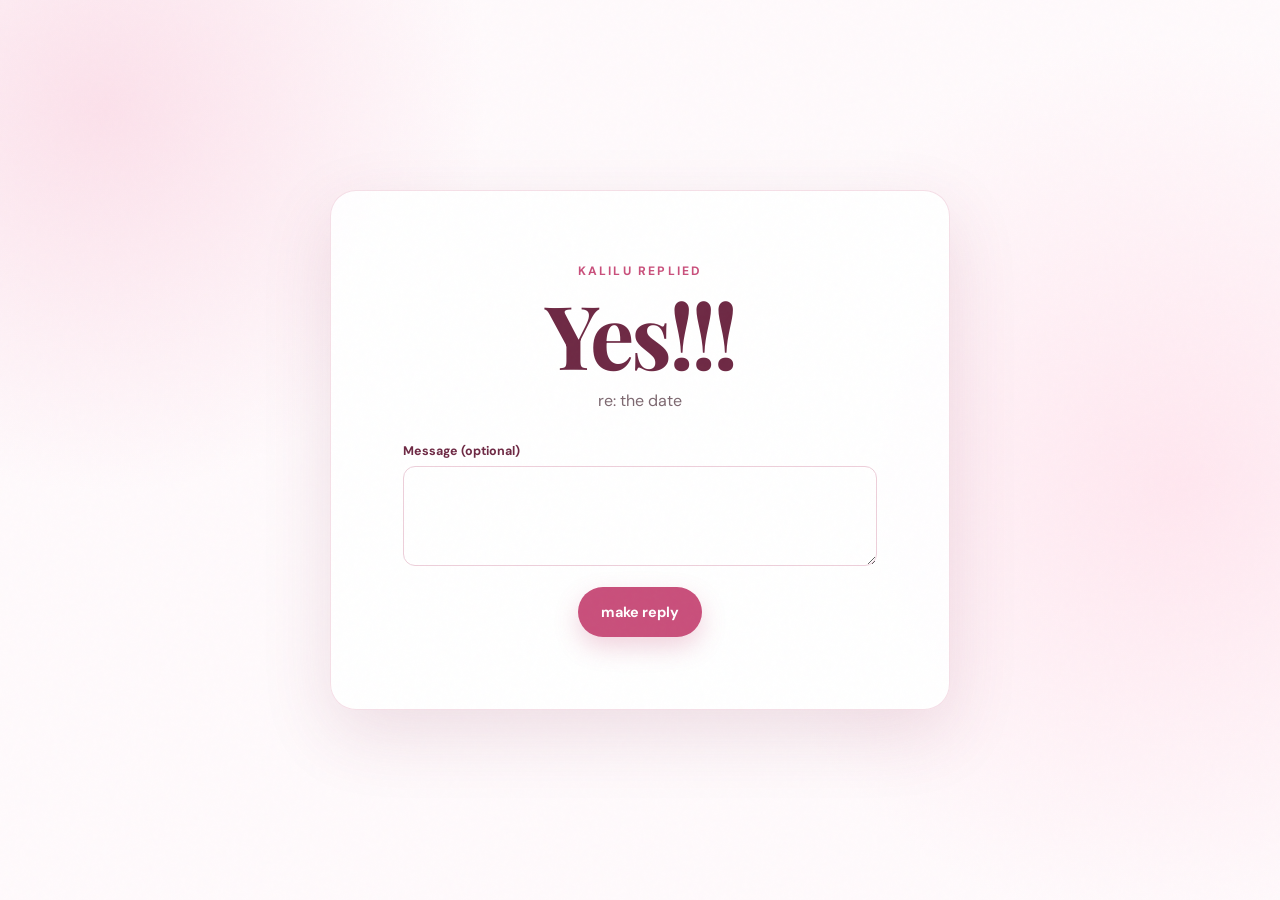
==== response.html @ b5b6024d "initial commit" ====
<!doctype html>
<html lang="en">
  <head>
    <meta charset="UTF-8" />
    <meta name="viewport" content="width=device-width, initial-scale=1.0" />
    <meta name="theme-color" content="#fff7fa" />
    <meta name="description" content="A reply to a date plan." />
    <title>date reply</title>
    <link rel="preconnect" href="https://fonts.googleapis.com" />
    <link rel="preconnect" href="https://fonts.gstatic.com" crossorigin />
    <link href="https://fonts.googleapis.com/css2?family=DM+Sans:wght@400;500;600;700&family=Playfair+Display:ital,wght@0,600;1,600&display=swap" rel="stylesheet" />
    <link rel="stylesheet" href="styles.css" />
  </head>
  <body>
    <main class="response-page">
      <div class="response-shell">
        <section class="card response-card" aria-labelledby="response-heading">
          <p class="eyebrow response-from" data-response-from></p>
          <h1 id="response-heading" data-response-heading>Yes!!!</h1>
          <p class="response-reference">re: <span data-original-title></span></p>

          <form class="response-form" id="response-form">
            <div class="field" data-reschedule-field hidden>
              <label for="free-date">I’m free</label>
              <input id="free-date" name="free" type="date" />
            </div>
            <div class="field">
              <label for="message">Message (optional)</label>
              <textarea id="message" name="message"></textarea>
            </div>
            <button class="button button-primary" type="submit">make reply</button>
          </form>

          <p class="response-free" data-response-free hidden></p>
          <p class="response-message" data-response-message hidden></p>

          <div class="reply-result" id="reply-result" hidden>
            <label for="reply-link">send this back</label>
            <div class="link-row">
              <input id="reply-link" readonly />
              <button class="button button-secondary" id="send-reply" type="button">open Messages</button>
            </div>
            <div class="result-actions">
              <a class="preview-link" id="preview-reply" href="response.html" target="_blank" rel="noopener">preview</a>
              <span class="reply-status" id="reply-status" aria-live="polite"></span>
            </div>
          </div>
        </section>
      </div>
    </main>
    <script src="response.js"></script>
  </body>
</html>
---- styles.css ----
:root {
  --paper: #fffafc;
  --blush: #fce7ef;
  --rose: #ed7da5;
  --rose-dark: #c94f7b;
  --berry: #6e2944;
  --ink: #3f2932;
  --muted: #7d6870;
  --white: #ffffff;
  --shadow: 0 24px 70px rgba(132, 50, 83, 0.14);
  --serif: "Playfair Display", Georgia, serif;
  --sans: "DM Sans", system-ui, sans-serif;
}

* { box-sizing: border-box; }
[hidden] { display: none !important; }

html { scroll-behavior: smooth; }

body {
  margin: 0;
  color: var(--ink);
  background:
    radial-gradient(circle at 8% 12%, rgba(247, 190, 211, 0.42), transparent 24rem),
    radial-gradient(circle at 92% 54%, rgba(255, 218, 231, 0.6), transparent 28rem),
    var(--paper);
  font-family: var(--sans);
  overflow-x: hidden;
}

body::before {
  content: "";
  position: fixed;
  inset: 0;
  pointer-events: none;
  opacity: 0.28;
  background-image: url("data:image/svg+xml,%3Csvg viewBox='0 0 180 180' xmlns='http://www.w3.org/2000/svg'%3E%3Cfilter id='n'%3E%3CfeTurbulence type='fractalNoise' baseFrequency='.9' numOctaves='3' stitchTiles='stitch'/%3E%3C/filter%3E%3Crect width='100%25' height='100%25' filter='url(%23n)' opacity='.07'/%3E%3C/svg%3E");
  z-index: 10;
}

button, a { -webkit-tap-highlight-color: transparent; }

.site-toolbar {
  position: absolute;
  top: 1.25rem;
  right: 1.25rem;
  z-index: 11;
}

.setup-date-link {
  min-height: 44px;
  padding: 0.72rem 1.05rem;
  display: inline-flex;
  align-items: center;
  justify-content: center;
  color: var(--berry);
  background: rgba(255, 255, 255, 0.82);
  border: 1px solid #edcfda;
  border-radius: 999px;
  box-shadow: 0 8px 24px rgba(110, 41, 68, 0.08);
  font-size: 0.8rem;
  font-weight: 700;
  text-decoration: none;
  backdrop-filter: blur(10px);
  transition: transform 180ms ease, background 180ms ease;
}

.setup-date-link:hover { transform: translateY(-2px); background: var(--white); }
.setup-date-link:focus-visible { outline: 3px solid rgba(237, 125, 165, 0.36); outline-offset: 3px; }

.hero {
  min-height: 100svh;
  display: grid;
  place-items: center;
  align-content: center;
  gap: 1.25rem;
  padding: 5rem 1.25rem 3rem;
  position: relative;
}

.eyebrow {
  margin: 0;
  color: var(--rose-dark);
  font-size: 0.76rem;
  font-weight: 700;
  letter-spacing: 0.18em;
  text-transform: uppercase;
}

.top-note {
  margin: 0;
  color: var(--berry);
  font: 600 clamp(1.2rem, 3vw, 1.65rem) var(--serif);
  letter-spacing: -0.01em;
}

.card {
  width: min(690px, 100%);
  padding: clamp(2.2rem, 7vw, 5.5rem);
  text-align: center;
  background: rgba(255, 255, 255, 0.92);
  border: 1px solid rgba(201, 79, 123, 0.18);
  border-radius: 2px;
  box-shadow: var(--shadow);
  position: relative;
}

.invitation-card::before,
.invitation-card::after {
  content: "";
  position: absolute;
  width: 55px;
  height: 55px;
  border-color: var(--rose);
  opacity: 0.55;
}

.invitation-card::before { top: 18px; left: 18px; border-top: 1px solid; border-left: 1px solid; }
.invitation-card::after { right: 18px; bottom: 18px; border-right: 1px solid; border-bottom: 1px solid; }

.stamp {
  position: absolute;
  top: 1.35rem;
  right: 1.35rem;
  width: 44px;
  aspect-ratio: 1;
  display: grid;
  place-items: center;
  color: var(--white);
  background: var(--rose);
  border-radius: 50%;
  transform: rotate(8deg);
  box-shadow: 0 0 0 5px #fff, 0 0 0 6px var(--blush);
}

h1, h2, h3 { font-family: var(--serif); }

h1 {
  max-width: 520px;
  margin: 0 auto;
  color: var(--berry);
  font-size: clamp(2.55rem, 8vw, 5rem);
  line-height: 0.98;
  letter-spacing: -0.035em;
}

.plan-label { margin-bottom: 1rem; }

.plan-note {
  max-width: 500px;
  margin: 1.5rem auto 2rem;
  color: var(--muted);
  line-height: 1.75;
  white-space: pre-line;
}

.date-ticket {
  display: grid;
  grid-template-columns: repeat(3, 1fr);
  margin: 0 auto 1.4rem;
  border-block: 1px solid var(--blush);
}

.date-ticket > div { padding: 1.2rem 0.75rem; }
.date-ticket > div + div { border-left: 1px solid var(--blush); }

.detail-label {
  display: block;
  margin-bottom: 0.38rem;
  color: var(--rose-dark);
  font-size: 0.66rem;
  font-weight: 700;
  letter-spacing: 0.14em;
  text-transform: uppercase;
}

.date-ticket strong { font-family: var(--serif); font-size: 1.02rem; }

.location { margin: -0.25rem 0 0; color: var(--muted); font-size: 0.9rem; text-align: center; }
.location strong { color: var(--ink); font: 600 1rem var(--serif); }

.calendar-button {
  min-height: 44px;
  margin-top: 1.2rem;
  padding: 0.65rem 1rem;
  color: var(--berry);
  background: transparent;
  border: 1px solid #edcfda;
  border-radius: 999px;
  font: 700 0.78rem var(--sans);
  cursor: pointer;
  display: inline-flex;
  align-items: center;
  justify-content: center;
  text-decoration: none;
}
.calendar-button:hover { background: var(--blush); }
.calendar-button:focus-visible { outline: 3px solid rgba(237, 125, 165, 0.36); outline-offset: 3px; }

.response-box { margin-top: 1.6rem; padding-top: 1.5rem; border-top: 1px solid var(--blush); }
.response-actions { display: grid; grid-template-columns: 1fr 1fr; gap: 0.7rem; max-width: 300px; margin: 0.75rem auto 0; }
.response-actions .button { width: 100%; }

.actions { display: flex; justify-content: center; gap: 0.75rem; flex-wrap: wrap; }

.button {
  min-height: 50px;
  padding: 0.85rem 1.35rem;
  border: 1px solid transparent;
  border-radius: 999px;
  font: 700 0.9rem var(--sans);
  cursor: pointer;
  transition: transform 180ms ease, box-shadow 180ms ease, background 180ms ease;
}

.button:hover { transform: translateY(-2px); }
.button:focus-visible { outline: 3px solid rgba(237, 125, 165, 0.36); outline-offset: 3px; }
.button-primary { color: var(--white); background: var(--rose-dark); box-shadow: 0 10px 24px rgba(201, 79, 123, 0.25); }
.button-primary:hover { background: var(--berry); box-shadow: 0 13px 30px rgba(110, 41, 68, 0.25); }
.button-secondary { color: var(--berry); background: var(--white); border-color: #edb5c9; }
.button-secondary:hover { background: #fff6f9; }

.section-shell { width: min(1120px, calc(100% - 2.5rem)); margin: 0 auto; }
.section-heading { max-width: 650px; margin-bottom: 2.5rem; }
h2 { margin: 0.45rem 0 0; color: var(--berry); font-size: clamp(2.2rem, 5vw, 4.25rem); line-height: 1.07; letter-spacing: -0.03em; }

.date-history { padding: 7rem 0; }
.history-empty {
  min-height: 360px;
  padding: clamp(2rem, 6vw, 4rem);
  display: flex;
  align-items: center;
  justify-content: center;
  gap: clamp(2rem, 7vw, 6rem);
  background: rgba(255, 255, 255, 0.72);
  border: 1px solid #f3d7e1;
  border-radius: 28px;
}

.tonight-photo { margin: 0; text-align: center; }
.tonight-photo img {
  width: clamp(190px, 24vw, 270px);
  aspect-ratio: 1;
  display: block;
  object-fit: cover;
  object-position: 46% 54%;
  border: 8px solid var(--white);
  border-radius: 50%;
  box-shadow: 0 18px 50px rgba(110, 41, 68, 0.2);
}
.tonight-photo figcaption {
  margin-top: 0.8rem;
  color: var(--rose-dark);
  font: italic 1.05rem var(--serif);
}
.empty-copy { min-width: 180px; }
.empty-count { display: block; color: var(--rose); font: 600 clamp(4rem, 10vw, 7rem)/0.8 var(--serif); }
.empty-copy p { margin: 1.25rem 0 0.2rem; color: var(--berry); font: 600 1.5rem var(--serif); }

.countdown-section {
  padding: clamp(2.5rem, 6vw, 5rem);
  display: grid;
  grid-template-columns: 0.9fr 1.1fr;
  gap: 3rem;
  align-items: center;
  color: var(--white);
  background: var(--berry);
  border-radius: 32px;
  box-shadow: var(--shadow);
}

.countdown-section h2 { color: var(--white); }
.countdown { display: grid; grid-template-columns: repeat(4, 1fr); gap: 0.7rem; }
.countdown div { padding: 1.15rem 0.5rem; text-align: center; border: 1px solid rgba(255,255,255,0.18); border-radius: 16px; background: rgba(255,255,255,0.07); }
.countdown strong { display: block; font: 600 clamp(1.6rem, 4vw, 2.8rem) var(--serif); }
.countdown span { color: #efbccf; font-size: 0.68rem; text-transform: uppercase; letter-spacing: 0.1em; }
.countdown-fallback { text-align: center; font: italic 1.4rem var(--serif); }

footer { margin-top: 6rem; padding: 1.5rem; text-align: center; color: var(--muted); font-size: 0.78rem; border-top: 1px solid var(--blush); }

@media (max-width: 760px) {
  .site-toolbar {
    position: relative;
    top: auto;
    right: auto;
    padding: max(0.85rem, env(safe-area-inset-top)) 1.25rem 0;
  }
  .setup-date-link { width: 100%; min-height: 48px; }
  .hero { min-height: calc(100svh - 64px); padding-top: 2.5rem; }
  .card { padding: 4rem 1.35rem 2.2rem; }
  .stamp { width: 36px; font-size: 0.8rem; }
  .date-ticket { grid-template-columns: 1fr; }
  .date-ticket > div { padding: 0.8rem; }
  .date-ticket > div + div { border-left: 0; border-top: 1px solid var(--blush); }
  .actions { display: grid; }
  .history-empty { flex-direction: column; text-align: center; }
  .countdown-section { grid-template-columns: 1fr; gap: 2rem; border-radius: 24px; }
  .countdown { grid-template-columns: repeat(2, 1fr); }
  .date-history { padding-block: 5rem; }
}

/* Link builder */
.setup-page { min-height: 100svh; padding: 3rem 1.25rem; }
.setup-shell { width: min(760px, 100%); margin: 0 auto; }
.setup-card { padding: clamp(1.4rem, 5vw, 3rem); text-align: left; border-radius: 24px; }
.setup-form { display: grid; grid-template-columns: 1fr 1fr; gap: 1.1rem; }
.field { display: grid; gap: 0.45rem; }
.field-wide { grid-column: 1 / -1; }
.field label { color: var(--berry); font-size: 0.78rem; font-weight: 700; }
.person-field { margin: 0 0 0.25rem; padding: 0; border: 0; }
.person-field legend { margin-bottom: 0.65rem; color: var(--berry); font-size: 0.78rem; font-weight: 700; }
.person-picker { display: grid; grid-template-columns: 1fr 1fr; gap: 0.75rem; }
.person-picker input { position: absolute; width: 1px; height: 1px; opacity: 0; }
.person-picker label {
  min-height: 52px;
  display: grid;
  place-items: center;
  color: var(--berry);
  background: var(--white);
  border: 1px solid #edcfda;
  border-radius: 14px;
  font-weight: 700;
  cursor: pointer;
  transition: border-color 180ms ease, background 180ms ease, color 180ms ease;
}
.person-picker input:checked + label { color: var(--white); background: var(--berry); border-color: var(--berry); }
.person-picker input:focus-visible + label { outline: 3px solid rgba(237, 125, 165, 0.36); outline-offset: 3px; }
.field input, .field textarea, .field select {
  width: 100%;
  padding: 0.9rem 1rem;
  color: var(--ink);
  background: var(--white);
  border: 1px solid #edcfda;
  border-radius: 12px;
  font: 500 1rem var(--sans);
}
.field textarea { min-height: 100px; resize: vertical; }
.field input:focus, .field textarea:focus, .field select:focus { outline: 3px solid rgba(237, 125, 165, 0.25); border-color: var(--rose); }
.setup-form .button { grid-column: 1 / -1; justify-self: start; margin-top: 0.5rem; }
.link-result { margin-top: 1.5rem; padding: 1.25rem; background: var(--blush); border-radius: 16px; }
.link-result label { display: block; margin-bottom: 0.5rem; color: var(--berry); font-size: 0.78rem; font-weight: 700; }
.link-row { display: flex; gap: 0.65rem; }
.link-row input { min-width: 0; flex: 1; padding: 0.75rem; border: 1px solid #edcfda; border-radius: 10px; font: 0.82rem var(--sans); }
.result-actions { display: flex; gap: 0.75rem; margin-top: 0.8rem; align-items: center; }
.preview-link { color: var(--berry); font-size: 0.86rem; font-weight: 700; }

/* Response builder and reply page */
.response-page { min-height: 100svh; display: grid; place-items: center; padding: 2rem 1.25rem; }
.response-shell { width: min(620px, 100%); }
.response-card { padding: clamp(2rem, 8vw, 4.5rem); border-radius: 26px; }
.response-card h1 { margin-bottom: 0.75rem; font-size: clamp(3rem, 10vw, 5.5rem); }
.response-from { margin-bottom: 0.8rem; }
.response-reference { margin: 0 0 2rem; color: var(--muted); }
.response-form { display: grid; gap: 1.1rem; text-align: left; }
.response-form .button { justify-self: center; margin-top: 0.25rem; }
.response-message { margin: 1.5rem auto 0; color: var(--ink); font-size: 1.05rem; line-height: 1.65; white-space: pre-line; }
.response-free { margin: 1.5rem auto 0; color: var(--rose-dark); font: 600 1.25rem var(--serif); }
.reply-result { margin-top: 1.5rem; padding: 1.15rem; text-align: left; background: var(--blush); border-radius: 16px; }
.reply-result > label { display: block; margin-bottom: 0.5rem; color: var(--berry); font-size: 0.78rem; font-weight: 700; }
.reply-status { color: var(--muted); font-size: 0.76rem; }

@media (max-width: 600px) {
  .setup-form { grid-template-columns: 1fr; }
  .field-wide { grid-column: auto; }
  .setup-form .button { grid-column: auto; width: 100%; }
  .link-row { flex-direction: column; }
  .response-form .button { width: 100%; }
}

@media (prefers-reduced-motion: reduce) {
  *, *::before, *::after { scroll-behavior: auto !important; animation-duration: 0.01ms !important; animation-iteration-count: 1 !important; transition-duration: 0.01ms !important; }
}
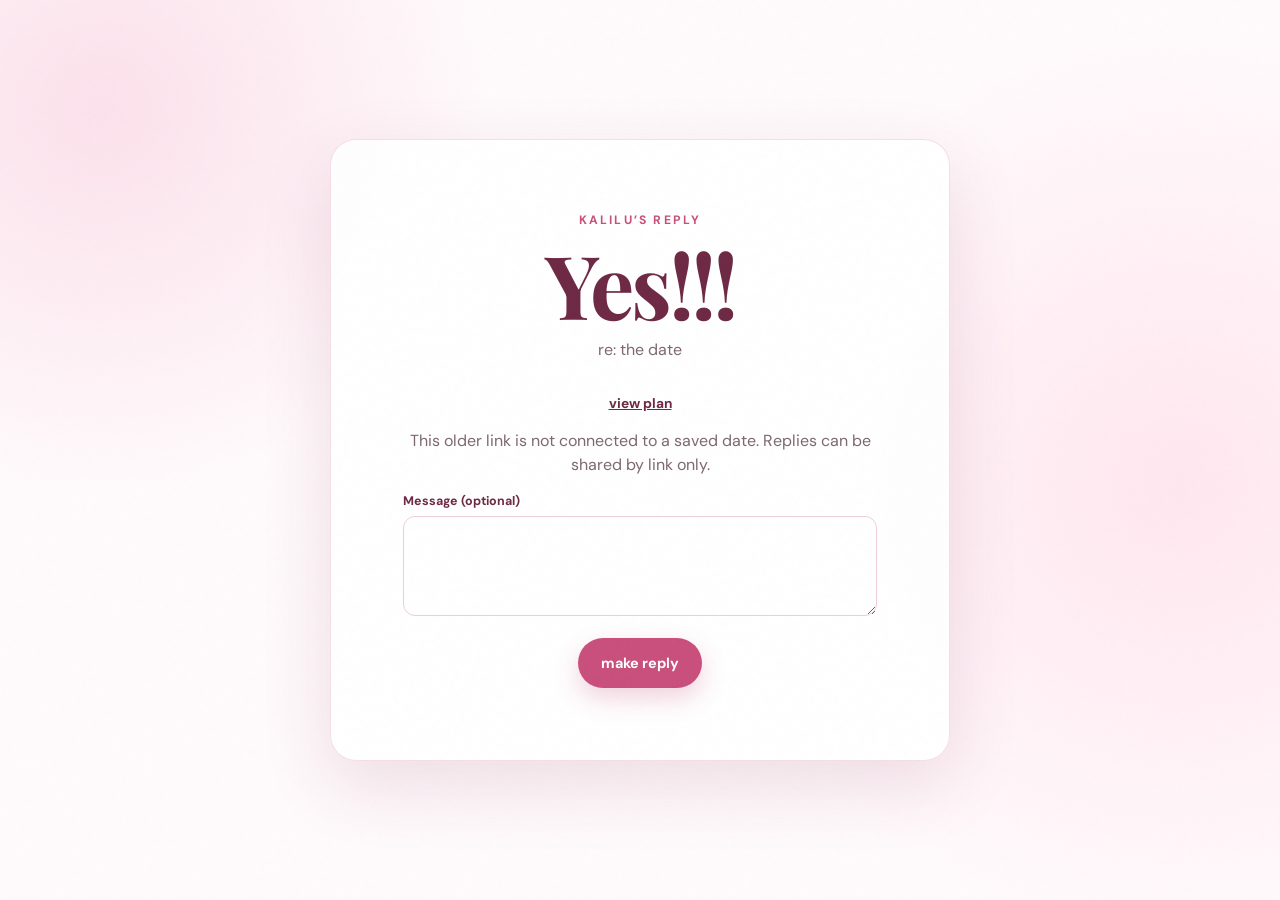
==== commit 242418b7: "derp;" ====
--- a/response.html
+++ b/response.html
@@ -1,53 +1,60 @@
-<!doctype html>
-<html lang="en">
-  <head>
-    <meta charset="UTF-8" />
-    <meta name="viewport" content="width=device-width, initial-scale=1.0" />
-    <meta name="theme-color" content="#fff7fa" />
-    <meta name="description" content="A reply to a date plan." />
-    <title>date reply</title>
-    <link rel="preconnect" href="https://fonts.googleapis.com" />
-    <link rel="preconnect" href="https://fonts.gstatic.com" crossorigin />
-    <link href="https://fonts.googleapis.com/css2?family=DM+Sans:wght@400;500;600;700&family=Playfair+Display:ital,wght@0,600;1,600&display=swap" rel="stylesheet" />
-    <link rel="stylesheet" href="styles.css" />
-  </head>
-  <body>
-    <main class="response-page">
-      <div class="response-shell">
-        <section class="card response-card" aria-labelledby="response-heading">
-          <p class="eyebrow response-from" data-response-from></p>
-          <h1 id="response-heading" data-response-heading>Yes!!!</h1>
-          <p class="response-reference">re: <span data-original-title></span></p>
-
-          <form class="response-form" id="response-form">
-            <div class="field" data-reschedule-field hidden>
-              <label for="free-date">I’m free</label>
-              <input id="free-date" name="free" type="date" />
-            </div>
-            <div class="field">
-              <label for="message">Message (optional)</label>
-              <textarea id="message" name="message"></textarea>
-            </div>
-            <button class="button button-primary" type="submit">make reply</button>
-          </form>
-
-          <p class="response-free" data-response-free hidden></p>
-          <p class="response-message" data-response-message hidden></p>
-
-          <div class="reply-result" id="reply-result" hidden>
-            <label for="reply-link">send this back</label>
-            <div class="link-row">
-              <input id="reply-link" readonly />
-              <button class="button button-secondary" id="send-reply" type="button">open Messages</button>
-            </div>
-            <div class="result-actions">
-              <a class="preview-link" id="preview-reply" href="response.html" target="_blank" rel="noopener">preview</a>
-              <span class="reply-status" id="reply-status" aria-live="polite"></span>
-            </div>
-          </div>
-        </section>
-      </div>
-    </main>
-    <script src="response.js"></script>
-  </body>
-</html>
+<!doctype html>
+<html lang="en">
+  <head>
+    <meta charset="UTF-8" />
+    <meta name="viewport" content="width=device-width, initial-scale=1.0" />
+    <meta name="theme-color" content="#fff7fa" />
+    <meta name="description" content="A reply to a date plan." />
+    <title>date reply</title>
+    <link rel="preconnect" href="https://fonts.googleapis.com" />
+    <link rel="preconnect" href="https://fonts.gstatic.com" crossorigin />
+    <link href="https://fonts.googleapis.com/css2?family=DM+Sans:wght@400;500;600;700&family=Playfair+Display:ital,wght@0,600;1,600&display=swap" rel="stylesheet" />
+    <link rel="stylesheet" href="styles.css" />
+  </head>
+  <body>
+    <main class="response-page">
+      <div class="response-shell">
+        <section class="card response-card" aria-labelledby="response-heading">
+          <p class="eyebrow response-from" data-response-from></p>
+          <h1 id="response-heading" data-response-heading>Yes!!!</h1>
+          <p class="response-reference">re: <span data-original-title></span></p>
+
+          <a class="preview-link" id="back-plan" href="index.html">view plan</a>
+          <p id="reply-status" role="status"></p>
+          <button class="button button-secondary" id="retry-response" type="button" hidden>reload current plan</button>
+          <form class="response-form" id="response-form">
+            <div class="field" data-reschedule-field hidden>
+              <label for="free-date">I’m free (optional)</label>
+              <input id="free-date" name="free" type="date" />
+            </div>
+            <div class="field">
+              <label for="message">Message (optional)</label>
+              <textarea id="message" name="message"></textarea>
+            </div>
+            <button class="button button-primary" type="submit">make reply</button>
+          </form>
+
+          <p class="response-free" data-response-free hidden></p>
+          <p class="response-message" data-response-message hidden></p>
+
+          <div class="reply-result" id="reply-result" hidden>
+            <label for="reply-link">send this back</label>
+            <div class="link-row">
+              <input id="reply-link" readonly />
+              <a class="button button-secondary messages-link" id="send-reply" href="#">open Messages</a>
+            </div>
+            <div class="result-actions">
+              <a class="preview-link" id="preview-reply" href="response.html" target="_blank" rel="noopener">preview</a>
+              <button class="button button-secondary" id="copy-reply" type="button">copy link</button>
+              <button class="button button-secondary" id="share-reply" type="button" hidden>share</button>
+            </div>
+          </div>
+        </section>
+      </div>
+    </main>
+    <script src="supabase-config.js"></script>
+    <script src="shared-data.js"></script>
+    <script src="common.js"></script>
+    <script src="response.js"></script>
+  </body>
+</html>
--- a/styles.css
+++ b/styles.css
@@ -1,372 +1,526 @@
-:root {
-  --paper: #fffafc;
-  --blush: #fce7ef;
-  --rose: #ed7da5;
-  --rose-dark: #c94f7b;
-  --berry: #6e2944;
-  --ink: #3f2932;
-  --muted: #7d6870;
-  --white: #ffffff;
-  --shadow: 0 24px 70px rgba(132, 50, 83, 0.14);
-  --serif: "Playfair Display", Georgia, serif;
-  --sans: "DM Sans", system-ui, sans-serif;
-}
+:root {
+  --paper: #fffafc;
+  --blush: #fce7ef;
+  --rose: #ed7da5;
+  --rose-dark: #c94f7b;
+  --berry: #6e2944;
+  --ink: #3f2932;
+  --muted: #7d6870;
+  --white: #ffffff;
+  --shadow: 0 24px 70px rgba(132, 50, 83, 0.14);
+  --serif: "Playfair Display", Georgia, serif;
+  --sans: "DM Sans", system-ui, sans-serif;
+}
+
+* { box-sizing: border-box; }
+[hidden] { display: none !important; }
+
+html { scroll-behavior: smooth; }
+
+body {
+  margin: 0;
+  color: var(--ink);
+  background:
+    radial-gradient(circle at 8% 12%, rgba(247, 190, 211, 0.42), transparent 24rem),
+    radial-gradient(circle at 92% 54%, rgba(255, 218, 231, 0.6), transparent 28rem),
+    var(--paper);
+  font-family: var(--sans);
+  overflow-x: hidden;
+}
+
+body::before {
+  content: "";
+  position: fixed;
+  inset: 0;
+  pointer-events: none;
+  opacity: 0.28;
+  background-image: url("data:image/svg+xml,%3Csvg viewBox='0 0 180 180' xmlns='http://www.w3.org/2000/svg'%3E%3Cfilter id='n'%3E%3CfeTurbulence type='fractalNoise' baseFrequency='.9' numOctaves='3' stitchTiles='stitch'/%3E%3C/filter%3E%3Crect width='100%25' height='100%25' filter='url(%23n)' opacity='.07'/%3E%3C/svg%3E");
+  z-index: 10;
+}
+
+button, a { -webkit-tap-highlight-color: transparent; }
+
+.site-toolbar {
+  position: absolute;
+  top: 1.25rem;
+  right: 1.25rem;
+  z-index: 11;
+}
+
+.setup-date-link {
+  min-height: 44px;
+  padding: 0.72rem 1.05rem;
+  display: inline-flex;
+  align-items: center;
+  justify-content: center;
+  color: var(--berry);
+  background: rgba(255, 255, 255, 0.82);
+  border: 1px solid #edcfda;
+  border-radius: 999px;
+  box-shadow: 0 8px 24px rgba(110, 41, 68, 0.08);
+  font-size: 0.8rem;
+  font-weight: 700;
+  text-decoration: none;
+  backdrop-filter: blur(10px);
+  transition: transform 180ms ease, background 180ms ease;
+}
+
+.setup-date-link:hover { transform: translateY(-2px); background: var(--white); }
+.setup-date-link:focus-visible { outline: 3px solid rgba(237, 125, 165, 0.36); outline-offset: 3px; }
+
+.site-toolbar.is-secondary { opacity: 0.9; }
+
+.hero {
+  min-height: 100svh;
+  display: grid;
+  place-items: center;
+  align-content: center;
+  gap: 1.25rem;
+  padding: 5rem 1.25rem 3rem;
+  position: relative;
+}
+
+.eyebrow {
+  margin: 0;
+  color: var(--rose-dark);
+  font-size: 0.76rem;
+  font-weight: 700;
+  letter-spacing: 0.18em;
+  text-transform: uppercase;
+}
+
+.top-note {
+  margin: 0;
+  color: var(--berry);
+  font: 600 clamp(1.2rem, 3vw, 1.65rem) var(--serif);
+  letter-spacing: -0.01em;
+}
+
+.plan-loading { margin: 1rem 0; color: var(--muted); font-size: 0.86rem; }
+
+.card {
+  width: min(690px, 100%);
+  padding: clamp(2.2rem, 7vw, 5.5rem);
+  text-align: center;
+  background: rgba(255, 255, 255, 0.92);
+  border: 1px solid rgba(201, 79, 123, 0.18);
+  border-radius: 2px;
+  box-shadow: var(--shadow);
+  position: relative;
+}
+
+.invitation-card::before,
+.invitation-card::after {
+  content: "";
+  position: absolute;
+  width: 55px;
+  height: 55px;
+  border-color: var(--rose);
+  opacity: 0.55;
+}
+
+.invitation-card::before { top: 18px; left: 18px; border-top: 1px solid; border-left: 1px solid; }
+.invitation-card::after { right: 18px; bottom: 18px; border-right: 1px solid; border-bottom: 1px solid; }
+
+.stamp {
+  position: absolute;
+  top: 1.35rem;
+  right: 1.35rem;
+  width: 44px;
+  aspect-ratio: 1;
+  display: grid;
+  place-items: center;
+  color: var(--white);
+  background: var(--rose);
+  border-radius: 50%;
+  transform: rotate(8deg);
+  box-shadow: 0 0 0 5px #fff, 0 0 0 6px var(--blush);
+}
+
+h1, h2, h3 { font-family: var(--serif); }
+
+h1 {
+  max-width: 520px;
+  margin: 0 auto;
+  color: var(--berry);
+  font-size: clamp(2.55rem, 8vw, 5rem);
+  line-height: 0.98;
+  letter-spacing: -0.035em;
+}
+
+.plan-label { margin-bottom: 1rem; }
+
+.plan-note {
+  max-width: 500px;
+  margin: 1.5rem auto 2rem;
+  color: var(--muted);
+  line-height: 1.75;
+  white-space: pre-line;
+}
+
+.date-ticket {
+  display: grid;
+  grid-template-columns: repeat(3, 1fr);
+  margin: 0 auto 1.4rem;
+  border-block: 1px solid var(--blush);
+}
+
+.date-ticket > div { padding: 1.2rem 0.75rem; }
+.date-ticket > div + div { border-left: 1px solid var(--blush); }
+
+.detail-label {
+  display: block;
+  margin-bottom: 0.38rem;
+  color: var(--rose-dark);
+  font-size: 0.66rem;
+  font-weight: 700;
+  letter-spacing: 0.14em;
+  text-transform: uppercase;
+}
+
+.date-ticket strong { font-family: var(--serif); font-size: 1.02rem; }
+
+.location { margin: -0.25rem 0 0; color: var(--muted); font-size: 0.9rem; text-align: center; }
+.location strong { color: var(--ink); font: 600 1rem var(--serif); }
+
+.calendar-button {
+  min-height: 44px;
+  margin-top: 1.2rem;
+  padding: 0.65rem 1rem;
+  color: var(--berry);
+  background: transparent;
+  border: 1px solid #edcfda;
+  border-radius: 999px;
+  font: 700 0.78rem var(--sans);
+  cursor: pointer;
+  display: inline-flex;
+  align-items: center;
+  justify-content: center;
+  text-decoration: none;
+}
+.calendar-button:hover { background: var(--blush); }
+.calendar-button:focus-visible { outline: 3px solid rgba(237, 125, 165, 0.36); outline-offset: 3px; }
+
+.response-box { margin-top: 1.6rem; padding-top: 1.5rem; border-top: 1px solid var(--blush); }
+.response-actions { display: grid; grid-template-columns: 1fr 1fr; gap: 0.7rem; max-width: 300px; margin: 0.75rem auto 0; }
+.response-actions .button { width: 100%; }
+
+.actions { display: flex; justify-content: center; gap: 0.75rem; flex-wrap: wrap; }
+
+.button {
+  min-height: 50px;
+  padding: 0.85rem 1.35rem;
+  border: 1px solid transparent;
+  border-radius: 999px;
+  font: 700 0.9rem var(--sans);
+  cursor: pointer;
+  transition: transform 180ms ease, box-shadow 180ms ease, background 180ms ease;
+}
+
+.button:hover { transform: translateY(-2px); }
+.button:focus-visible { outline: 3px solid rgba(237, 125, 165, 0.36); outline-offset: 3px; }
+.button-primary { color: var(--white); background: var(--rose-dark); box-shadow: 0 10px 24px rgba(201, 79, 123, 0.25); }
+.button-primary:hover { background: var(--berry); box-shadow: 0 13px 30px rgba(110, 41, 68, 0.25); }
+.button-secondary { color: var(--berry); background: var(--white); border-color: #edb5c9; }
+.button-secondary:hover { background: #fff6f9; }
+
+.plan-status {
+  width: fit-content;
+  margin: 1.5rem auto 0;
+  padding: 0.5rem 0.8rem;
+  color: var(--rose-dark);
+  background: var(--blush);
+  border-radius: 999px;
+  font-size: 0.76rem;
+  font-weight: 700;
+}
+
+.empty-plan {
+  min-height: 390px;
+  display: grid;
+  place-content: center;
+  gap: 1.4rem;
+  border-radius: 28px;
+}
+.empty-plan h1 { font-size: clamp(3rem, 8vw, 5rem); }
+.empty-setup-button {
+  min-width: min(310px, 100%);
+  min-height: 62px;
+  margin: 0.6rem auto 0;
+  display: inline-flex;
+  align-items: center;
+  justify-content: center;
+  font-size: 1rem;
+  text-decoration: none;
+}
+
+.more-upcoming { width: min(690px, 100%); margin-top: 1.5rem; text-align: center; }
+.more-upcoming h2 { margin-bottom: 1.2rem; font-size: clamp(2rem, 5vw, 3rem); }
+.upcoming-list { display: grid; gap: 0.85rem; }
+.upcoming-item {
+  padding: 1.15rem 1.3rem;
+  display: grid;
+  grid-template-columns: minmax(0, 1fr) auto;
+  gap: 1rem;
+  align-items: center;
+  text-align: left;
+  background: rgba(255, 255, 255, 0.8);
+  border: 1px solid #f3d7e1;
+  border-radius: 18px;
+}
+.upcoming-item h3 { margin: 0 0 0.3rem; color: var(--berry); font-size: 1.35rem; }
+.upcoming-item p { margin: 0; color: var(--muted); font-size: 0.82rem; }
+.upcoming-item span { color: var(--rose-dark); font-size: 0.7rem; font-weight: 700; text-transform: lowercase; }
+
+.section-shell { width: min(1120px, calc(100% - 2.5rem)); margin: 0 auto; }
+.section-heading { max-width: 650px; margin-bottom: 2.5rem; }
+h2 { margin: 0.45rem 0 0; color: var(--berry); font-size: clamp(2.2rem, 5vw, 4.25rem); line-height: 1.07; letter-spacing: -0.03em; }
+
+.date-history { padding: 7rem 0; }
+.history-empty {
+  min-height: 360px;
+  padding: clamp(2rem, 6vw, 4rem);
+  display: flex;
+  align-items: center;
+  justify-content: center;
+  gap: clamp(2rem, 7vw, 6rem);
+  background: rgba(255, 255, 255, 0.72);
+  border: 1px solid #f3d7e1;
+  border-radius: 28px;
+}
+
+.tonight-photo { margin: 0; text-align: center; }
+.tonight-photo img {
+  width: clamp(190px, 24vw, 270px);
+  aspect-ratio: 1;
+  display: block;
+  object-fit: cover;
+  object-position: 46% 54%;
+  border: 8px solid var(--white);
+  border-radius: 50%;
+  box-shadow: 0 18px 50px rgba(110, 41, 68, 0.2);
+}
+.tonight-photo figcaption {
+  margin-top: 0.8rem;
+  color: var(--rose-dark);
+  font: italic 1.05rem var(--serif);
+}
+.empty-copy { min-width: 180px; }
+.empty-count { display: block; color: var(--rose); font: 600 clamp(4rem, 10vw, 7rem)/0.8 var(--serif); }
+.empty-copy p { margin: 1.25rem 0 0.2rem; color: var(--berry); font: 600 1.5rem var(--serif); }
+
+.history-list { display: grid; gap: 1.25rem; }
+.history-empty-state {
+  min-height: 230px;
+  display: grid;
+  place-items: center;
+  text-align: center;
+  background: rgba(255, 255, 255, 0.72);
+  border: 1px dashed #edcfda;
+  border-radius: 28px;
+}
+.history-empty-state p { margin: 0; color: var(--berry); font: 600 clamp(1.7rem, 4vw, 2.6rem) var(--serif); }
+.history-card {
+  min-height: 250px;
+  padding: clamp(1.25rem, 4vw, 2.25rem);
+  display: grid;
+  grid-template-columns: minmax(180px, 0.7fr) 1.3fr;
+  gap: clamp(1.5rem, 5vw, 3.5rem);
+  align-items: center;
+  background: rgba(255, 255, 255, 0.76);
+  border: 1px solid #f3d7e1;
+  border-radius: 28px;
+}
+.history-photo {
+  width: 100%;
+  max-width: 310px;
+  aspect-ratio: 1;
+  margin: 0;
+  position: relative;
+  overflow: hidden;
+  display: grid;
+  place-items: center;
+  color: var(--rose-dark);
+  background: var(--blush);
+  border: 7px solid var(--white);
+  border-radius: 50%;
+  box-shadow: 0 18px 50px rgba(110, 41, 68, 0.16);
+}
+.history-photo img { width: 100%; height: 100%; display: block; object-fit: cover; object-position: 46% 54%; }
+.history-photo figcaption { position: absolute; right: 1rem; bottom: 0.8rem; padding: 0.3rem 0.55rem; color: var(--berry); background: rgba(255,255,255,0.88); border-radius: 999px; font: italic 0.9rem var(--serif); }
+.history-photo-upload { align-content: center; gap: 0.25rem; }
+.history-photo-upload:is(button) {
+  padding: 0;
+  border: 7px solid var(--white);
+  font: inherit;
+  -webkit-appearance: none;
+  appearance: none;
+}
+.history-photo-upload span { font-weight: 700; }
+.history-photo-upload small { color: var(--muted); font-size: 0.72rem; }
+/* The input itself receives the tap; do not hide it or proxy input.click(). */
+.photo-editor { margin-top: 1rem; display: grid; gap: 0.8rem; }
+.photo-picker { position: relative; display: inline-flex; align-items: center; justify-content: center; min-height: 48px; padding: 0.7rem 1rem; border: 1px solid var(--rose-dark); border-radius: 16px; color: var(--rose-dark); cursor: pointer; }
+.photo-picker input { position: absolute; inset: 0; width: 100%; height: 100%; opacity: 0; cursor: pointer; }
+.photo-picker:focus-within { outline: 3px solid var(--rose-dark); outline-offset: 3px; }
+.photo-picker:has(input:disabled) { opacity: 0.5; }
+.photo-editor details { font-size: 0.85rem; color: var(--muted); }
+.photo-editor summary { cursor: pointer; padding-block: 0.5rem; }
+.photo-editor details p { font-size: 0.85rem; margin-bottom: 0.8rem; }
+.photo-preview { width: 100%; max-height: 320px; object-fit: contain; border-radius: 16px; }
+.photo-actions { display: flex; flex-wrap: wrap; gap: 0.5rem; }
+.photo-editor .photo-status { font-size: 0.85rem; }
+.photo-editor [hidden] { display: none; }
+.history-card-copy h3 { margin: 0.6rem 0 0.4rem; color: var(--berry); font: 600 clamp(2rem, 5vw, 3.6rem)/1.05 var(--serif); }
+.history-card-copy p { margin: 0; color: var(--muted); }
+.history-card-copy small { display: block; max-width: 42ch; margin-top: 1rem; color: var(--muted); line-height: 1.55; }
+.history-badge { padding: 0.3rem 0.55rem; color: var(--rose-dark); background: var(--blush); border-radius: 999px; font-size: 0.68rem; font-weight: 800; letter-spacing: 0.1em; text-transform: uppercase; }
+.history-status { min-height: 1.2em; margin: 1rem 0 0; color: var(--muted); font-size: 0.82rem; }
+
+.countdown-section {
+  padding: clamp(2.5rem, 6vw, 5rem);
+  display: grid;
+  grid-template-columns: 0.9fr 1.1fr;
+  gap: 3rem;
+  align-items: center;
+  color: var(--white);
+  background: var(--berry);
+  border-radius: 32px;
+  box-shadow: var(--shadow);
+}
+
+.countdown-section h2 { color: var(--white); }
+.countdown { display: grid; grid-template-columns: repeat(4, 1fr); gap: 0.7rem; }
+.countdown div { padding: 1.15rem 0.5rem; text-align: center; border: 1px solid rgba(255,255,255,0.18); border-radius: 16px; background: rgba(255,255,255,0.07); }
+.countdown strong { display: block; font: 600 clamp(1.6rem, 4vw, 2.8rem) var(--serif); }
+.countdown span { color: #efbccf; font-size: 0.68rem; text-transform: uppercase; letter-spacing: 0.1em; }
+.countdown-fallback { text-align: center; font: italic 1.4rem var(--serif); }
+
+footer { margin-top: 6rem; padding: 1.5rem; text-align: center; color: var(--muted); font-size: 0.78rem; border-top: 1px solid var(--blush); }
+
+@media (max-width: 760px) {
+  .site-toolbar {
+    position: relative;
+    top: auto;
+    right: auto;
+    padding: max(0.85rem, env(safe-area-inset-top)) 1.25rem 0;
+  }
+  .setup-date-link { width: 100%; min-height: 48px; }
+  .hero { min-height: calc(100svh - 64px); padding-top: 2.5rem; }
+  .card { padding: 4rem 1.35rem 2.2rem; }
+  .stamp { width: 36px; font-size: 0.8rem; }
+  .date-ticket { grid-template-columns: 1fr; }
+  .date-ticket > div { padding: 0.8rem; }
+  .date-ticket > div + div { border-left: 0; border-top: 1px solid var(--blush); }
+  .actions { display: grid; }
+  .history-empty { flex-direction: column; text-align: center; }
+  .history-card { grid-template-columns: 1fr; text-align: center; }
+  .history-photo { max-width: 250px; margin-inline: auto; }
+  .countdown-section { grid-template-columns: 1fr; gap: 2rem; border-radius: 24px; }
+  .countdown { grid-template-columns: repeat(2, 1fr); }
+  .date-history { padding-block: 5rem; }
+  .empty-plan { min-height: 56svh; padding-inline: 1.25rem; }
+  .empty-setup-button { width: 100%; min-width: 0; }
+  .upcoming-item { grid-template-columns: 1fr; text-align: center; }
+}
+
+/* Link builder */
+.setup-page { min-height: 100svh; padding: 3rem 1.25rem; }
+.setup-shell { width: min(760px, 100%); margin: 0 auto; }
+.setup-card { padding: clamp(1.4rem, 5vw, 3rem); text-align: left; border-radius: 24px; }
+.setup-form { display: grid; grid-template-columns: minmax(0, 1fr) minmax(0, 1fr); gap: 1.1rem; }
+.field { min-width: 0; display: grid; gap: 0.45rem; }
+.field-wide { grid-column: 1 / -1; }
+.field label { color: var(--berry); font-size: 0.78rem; font-weight: 700; }
+.person-field { margin: 0 0 0.25rem; padding: 0; border: 0; }
+.person-field legend { margin-bottom: 0.65rem; color: var(--berry); font-size: 0.78rem; font-weight: 700; }
+.person-picker { display: grid; grid-template-columns: 1fr 1fr; gap: 0.75rem; }
+.person-picker input { position: absolute; width: 1px; height: 1px; opacity: 0; }
+.person-picker label {
+  min-height: 52px;
+  display: grid;
+  place-items: center;
+  color: var(--berry);
+  background: var(--white);
+  border: 1px solid #edcfda;
+  border-radius: 14px;
+  font-weight: 700;
+  cursor: pointer;
+  transition: border-color 180ms ease, background 180ms ease, color 180ms ease;
+}
+.person-picker input:checked + label { color: var(--white); background: var(--berry); border-color: var(--berry); }
+.person-picker input:focus-visible + label { outline: 3px solid rgba(237, 125, 165, 0.36); outline-offset: 3px; }
+.field input, .field textarea, .field select {
+  min-width: 0;
+  max-width: 100%;
+  width: 100%;
+  padding: 0.9rem 1rem;
+  color: var(--ink);
+  background: var(--white);
+  border: 1px solid #edcfda;
+  border-radius: 12px;
+  font: 500 1rem var(--sans);
+}
+.field input[type="date"], .field input[type="time"] {
+  min-height: 52px;
+  display: block;
+  appearance: none;
+  -webkit-appearance: none;
+}
+.field input[type="date"]::-webkit-date-and-time-value,
+.field input[type="time"]::-webkit-date-and-time-value {
+  min-width: 0;
+  text-align: left;
+}
+.field textarea { min-height: 100px; resize: vertical; }
+.field input:focus, .field textarea:focus, .field select:focus { outline: 3px solid rgba(237, 125, 165, 0.25); border-color: var(--rose); }
+.setup-form .button { grid-column: 1 / -1; justify-self: start; margin-top: 0.5rem; }
+.form-status { min-height: 1.25rem; margin: 0; color: var(--rose-dark); font-size: 0.82rem; line-height: 1.45; }
+.button:disabled { cursor: wait; opacity: 0.65; transform: none; }
+.link-result { margin-top: 1.5rem; padding: 1.25rem; background: var(--blush); border-radius: 16px; }
+.link-result label { display: block; margin-bottom: 0.5rem; color: var(--berry); font-size: 0.78rem; font-weight: 700; }
+.link-row { display: flex; gap: 0.65rem; }
+.link-row input { min-width: 0; flex: 1; padding: 0.75rem; border: 1px solid #edcfda; border-radius: 10px; font: 0.82rem var(--sans); }
+.result-actions { display: flex; flex-wrap: wrap; gap: 0.75rem; margin-top: 0.8rem; align-items: center; }
+.messages-link { min-height: 44px; padding: 0.68rem 0.9rem; text-decoration: none; }
+.preview-link { color: var(--berry); font-size: 0.86rem; font-weight: 700; }
+
+/* Response builder and reply page */
+.response-page { min-height: 100svh; display: grid; place-items: center; padding: 2rem 1.25rem; }
+.response-shell { width: min(620px, 100%); }
+.response-card { padding: clamp(2rem, 8vw, 4.5rem); border-radius: 26px; }
+.response-card h1 { margin-bottom: 0.75rem; font-size: clamp(3rem, 10vw, 5.5rem); }
+.response-from { margin-bottom: 0.8rem; }
+.response-reference { margin: 0 0 2rem; color: var(--muted); }
+.response-form { display: grid; gap: 1.1rem; text-align: left; }
+.response-form .button { justify-self: center; margin-top: 0.25rem; }
+.response-message { margin: 1.5rem auto 0; color: var(--ink); font-size: 1.05rem; line-height: 1.65; white-space: pre-line; }
+.response-free { margin: 1.5rem auto 0; color: var(--rose-dark); font: 600 1.25rem var(--serif); }
+.reply-result { margin-top: 1.5rem; padding: 1.15rem; text-align: left; background: var(--blush); border-radius: 16px; }
+.reply-result > label { display: block; margin-bottom: 0.5rem; color: var(--berry); font-size: 0.78rem; font-weight: 700; }
+.reply-status { color: var(--muted); font-size: 0.76rem; }
+
+@media (max-width: 600px) {
+  .setup-page { padding-inline: 0.75rem; }
+  .setup-card { min-width: 0; padding-inline: 1rem; }
+  .setup-form { min-width: 0; grid-template-columns: minmax(0, 1fr); }
+  .field-wide { grid-column: auto; }
+  .setup-form .button { grid-column: auto; width: 100%; }
+  .link-row { flex-direction: column; }
+  .result-actions { align-items: stretch; flex-direction: column; }
+  .messages-link { width: 100%; }
+  .response-form .button { width: 100%; }
+}
+
+@media (prefers-reduced-motion: reduce) {
+  *, *::before, *::after { scroll-behavior: auto !important; animation-duration: 0.01ms !important; animation-iteration-count: 1 !important; transition-duration: 0.01ms !important; }
+}
 
-* { box-sizing: border-box; }
-[hidden] { display: none !important; }
-
-html { scroll-behavior: smooth; }
-
-body {
-  margin: 0;
-  color: var(--ink);
-  background:
-    radial-gradient(circle at 8% 12%, rgba(247, 190, 211, 0.42), transparent 24rem),
-    radial-gradient(circle at 92% 54%, rgba(255, 218, 231, 0.6), transparent 28rem),
-    var(--paper);
-  font-family: var(--sans);
-  overflow-x: hidden;
-}
-
-body::before {
-  content: "";
-  position: fixed;
-  inset: 0;
-  pointer-events: none;
-  opacity: 0.28;
-  background-image: url("data:image/svg+xml,%3Csvg viewBox='0 0 180 180' xmlns='http://www.w3.org/2000/svg'%3E%3Cfilter id='n'%3E%3CfeTurbulence type='fractalNoise' baseFrequency='.9' numOctaves='3' stitchTiles='stitch'/%3E%3C/filter%3E%3Crect width='100%25' height='100%25' filter='url(%23n)' opacity='.07'/%3E%3C/svg%3E");
-  z-index: 10;
-}
-
-button, a { -webkit-tap-highlight-color: transparent; }
-
-.site-toolbar {
-  position: absolute;
-  top: 1.25rem;
-  right: 1.25rem;
-  z-index: 11;
-}
-
-.setup-date-link {
-  min-height: 44px;
-  padding: 0.72rem 1.05rem;
-  display: inline-flex;
-  align-items: center;
-  justify-content: center;
-  color: var(--berry);
-  background: rgba(255, 255, 255, 0.82);
-  border: 1px solid #edcfda;
-  border-radius: 999px;
-  box-shadow: 0 8px 24px rgba(110, 41, 68, 0.08);
-  font-size: 0.8rem;
-  font-weight: 700;
-  text-decoration: none;
-  backdrop-filter: blur(10px);
-  transition: transform 180ms ease, background 180ms ease;
-}
-
-.setup-date-link:hover { transform: translateY(-2px); background: var(--white); }
-.setup-date-link:focus-visible { outline: 3px solid rgba(237, 125, 165, 0.36); outline-offset: 3px; }
-
-.hero {
-  min-height: 100svh;
-  display: grid;
-  place-items: center;
-  align-content: center;
-  gap: 1.25rem;
-  padding: 5rem 1.25rem 3rem;
-  position: relative;
-}
-
-.eyebrow {
-  margin: 0;
-  color: var(--rose-dark);
-  font-size: 0.76rem;
-  font-weight: 700;
-  letter-spacing: 0.18em;
-  text-transform: uppercase;
-}
-
-.top-note {
-  margin: 0;
-  color: var(--berry);
-  font: 600 clamp(1.2rem, 3vw, 1.65rem) var(--serif);
-  letter-spacing: -0.01em;
-}
-
-.card {
-  width: min(690px, 100%);
-  padding: clamp(2.2rem, 7vw, 5.5rem);
-  text-align: center;
-  background: rgba(255, 255, 255, 0.92);
-  border: 1px solid rgba(201, 79, 123, 0.18);
-  border-radius: 2px;
-  box-shadow: var(--shadow);
-  position: relative;
-}
-
-.invitation-card::before,
-.invitation-card::after {
-  content: "";
-  position: absolute;
-  width: 55px;
-  height: 55px;
-  border-color: var(--rose);
-  opacity: 0.55;
-}
-
-.invitation-card::before { top: 18px; left: 18px; border-top: 1px solid; border-left: 1px solid; }
-.invitation-card::after { right: 18px; bottom: 18px; border-right: 1px solid; border-bottom: 1px solid; }
-
-.stamp {
-  position: absolute;
-  top: 1.35rem;
-  right: 1.35rem;
-  width: 44px;
-  aspect-ratio: 1;
-  display: grid;
-  place-items: center;
-  color: var(--white);
-  background: var(--rose);
-  border-radius: 50%;
-  transform: rotate(8deg);
-  box-shadow: 0 0 0 5px #fff, 0 0 0 6px var(--blush);
-}
-
-h1, h2, h3 { font-family: var(--serif); }
-
-h1 {
-  max-width: 520px;
-  margin: 0 auto;
-  color: var(--berry);
-  font-size: clamp(2.55rem, 8vw, 5rem);
-  line-height: 0.98;
-  letter-spacing: -0.035em;
-}
-
-.plan-label { margin-bottom: 1rem; }
-
-.plan-note {
-  max-width: 500px;
-  margin: 1.5rem auto 2rem;
-  color: var(--muted);
-  line-height: 1.75;
-  white-space: pre-line;
-}
-
-.date-ticket {
-  display: grid;
-  grid-template-columns: repeat(3, 1fr);
-  margin: 0 auto 1.4rem;
-  border-block: 1px solid var(--blush);
-}
-
-.date-ticket > div { padding: 1.2rem 0.75rem; }
-.date-ticket > div + div { border-left: 1px solid var(--blush); }
-
-.detail-label {
-  display: block;
-  margin-bottom: 0.38rem;
-  color: var(--rose-dark);
-  font-size: 0.66rem;
-  font-weight: 700;
-  letter-spacing: 0.14em;
-  text-transform: uppercase;
-}
-
-.date-ticket strong { font-family: var(--serif); font-size: 1.02rem; }
-
-.location { margin: -0.25rem 0 0; color: var(--muted); font-size: 0.9rem; text-align: center; }
-.location strong { color: var(--ink); font: 600 1rem var(--serif); }
-
-.calendar-button {
-  min-height: 44px;
-  margin-top: 1.2rem;
-  padding: 0.65rem 1rem;
-  color: var(--berry);
-  background: transparent;
-  border: 1px solid #edcfda;
-  border-radius: 999px;
-  font: 700 0.78rem var(--sans);
-  cursor: pointer;
-  display: inline-flex;
-  align-items: center;
-  justify-content: center;
-  text-decoration: none;
-}
-.calendar-button:hover { background: var(--blush); }
-.calendar-button:focus-visible { outline: 3px solid rgba(237, 125, 165, 0.36); outline-offset: 3px; }
-
-.response-box { margin-top: 1.6rem; padding-top: 1.5rem; border-top: 1px solid var(--blush); }
-.response-actions { display: grid; grid-template-columns: 1fr 1fr; gap: 0.7rem; max-width: 300px; margin: 0.75rem auto 0; }
-.response-actions .button { width: 100%; }
-
-.actions { display: flex; justify-content: center; gap: 0.75rem; flex-wrap: wrap; }
-
-.button {
-  min-height: 50px;
-  padding: 0.85rem 1.35rem;
-  border: 1px solid transparent;
-  border-radius: 999px;
-  font: 700 0.9rem var(--sans);
-  cursor: pointer;
-  transition: transform 180ms ease, box-shadow 180ms ease, background 180ms ease;
-}
-
-.button:hover { transform: translateY(-2px); }
-.button:focus-visible { outline: 3px solid rgba(237, 125, 165, 0.36); outline-offset: 3px; }
-.button-primary { color: var(--white); background: var(--rose-dark); box-shadow: 0 10px 24px rgba(201, 79, 123, 0.25); }
-.button-primary:hover { background: var(--berry); box-shadow: 0 13px 30px rgba(110, 41, 68, 0.25); }
-.button-secondary { color: var(--berry); background: var(--white); border-color: #edb5c9; }
-.button-secondary:hover { background: #fff6f9; }
-
-.section-shell { width: min(1120px, calc(100% - 2.5rem)); margin: 0 auto; }
-.section-heading { max-width: 650px; margin-bottom: 2.5rem; }
-h2 { margin: 0.45rem 0 0; color: var(--berry); font-size: clamp(2.2rem, 5vw, 4.25rem); line-height: 1.07; letter-spacing: -0.03em; }
-
-.date-history { padding: 7rem 0; }
-.history-empty {
-  min-height: 360px;
-  padding: clamp(2rem, 6vw, 4rem);
-  display: flex;
-  align-items: center;
-  justify-content: center;
-  gap: clamp(2rem, 7vw, 6rem);
-  background: rgba(255, 255, 255, 0.72);
-  border: 1px solid #f3d7e1;
-  border-radius: 28px;
-}
-
-.tonight-photo { margin: 0; text-align: center; }
-.tonight-photo img {
-  width: clamp(190px, 24vw, 270px);
-  aspect-ratio: 1;
-  display: block;
-  object-fit: cover;
-  object-position: 46% 54%;
-  border: 8px solid var(--white);
-  border-radius: 50%;
-  box-shadow: 0 18px 50px rgba(110, 41, 68, 0.2);
-}
-.tonight-photo figcaption {
-  margin-top: 0.8rem;
-  color: var(--rose-dark);
-  font: italic 1.05rem var(--serif);
-}
-.empty-copy { min-width: 180px; }
-.empty-count { display: block; color: var(--rose); font: 600 clamp(4rem, 10vw, 7rem)/0.8 var(--serif); }
-.empty-copy p { margin: 1.25rem 0 0.2rem; color: var(--berry); font: 600 1.5rem var(--serif); }
-
-.countdown-section {
-  padding: clamp(2.5rem, 6vw, 5rem);
-  display: grid;
-  grid-template-columns: 0.9fr 1.1fr;
-  gap: 3rem;
-  align-items: center;
-  color: var(--white);
-  background: var(--berry);
-  border-radius: 32px;
-  box-shadow: var(--shadow);
-}
-
-.countdown-section h2 { color: var(--white); }
-.countdown { display: grid; grid-template-columns: repeat(4, 1fr); gap: 0.7rem; }
-.countdown div { padding: 1.15rem 0.5rem; text-align: center; border: 1px solid rgba(255,255,255,0.18); border-radius: 16px; background: rgba(255,255,255,0.07); }
-.countdown strong { display: block; font: 600 clamp(1.6rem, 4vw, 2.8rem) var(--serif); }
-.countdown span { color: #efbccf; font-size: 0.68rem; text-transform: uppercase; letter-spacing: 0.1em; }
-.countdown-fallback { text-align: center; font: italic 1.4rem var(--serif); }
-
-footer { margin-top: 6rem; padding: 1.5rem; text-align: center; color: var(--muted); font-size: 0.78rem; border-top: 1px solid var(--blush); }
-
-@media (max-width: 760px) {
-  .site-toolbar {
-    position: relative;
-    top: auto;
-    right: auto;
-    padding: max(0.85rem, env(safe-area-inset-top)) 1.25rem 0;
-  }
-  .setup-date-link { width: 100%; min-height: 48px; }
-  .hero { min-height: calc(100svh - 64px); padding-top: 2.5rem; }
-  .card { padding: 4rem 1.35rem 2.2rem; }
-  .stamp { width: 36px; font-size: 0.8rem; }
-  .date-ticket { grid-template-columns: 1fr; }
-  .date-ticket > div { padding: 0.8rem; }
-  .date-ticket > div + div { border-left: 0; border-top: 1px solid var(--blush); }
-  .actions { display: grid; }
-  .history-empty { flex-direction: column; text-align: center; }
-  .countdown-section { grid-template-columns: 1fr; gap: 2rem; border-radius: 24px; }
-  .countdown { grid-template-columns: repeat(2, 1fr); }
-  .date-history { padding-block: 5rem; }
-}
-
-/* Link builder */
-.setup-page { min-height: 100svh; padding: 3rem 1.25rem; }
-.setup-shell { width: min(760px, 100%); margin: 0 auto; }
-.setup-card { padding: clamp(1.4rem, 5vw, 3rem); text-align: left; border-radius: 24px; }
-.setup-form { display: grid; grid-template-columns: 1fr 1fr; gap: 1.1rem; }
-.field { display: grid; gap: 0.45rem; }
-.field-wide { grid-column: 1 / -1; }
-.field label { color: var(--berry); font-size: 0.78rem; font-weight: 700; }
-.person-field { margin: 0 0 0.25rem; padding: 0; border: 0; }
-.person-field legend { margin-bottom: 0.65rem; color: var(--berry); font-size: 0.78rem; font-weight: 700; }
-.person-picker { display: grid; grid-template-columns: 1fr 1fr; gap: 0.75rem; }
-.person-picker input { position: absolute; width: 1px; height: 1px; opacity: 0; }
-.person-picker label {
-  min-height: 52px;
-  display: grid;
-  place-items: center;
-  color: var(--berry);
-  background: var(--white);
-  border: 1px solid #edcfda;
-  border-radius: 14px;
-  font-weight: 700;
-  cursor: pointer;
-  transition: border-color 180ms ease, background 180ms ease, color 180ms ease;
-}
-.person-picker input:checked + label { color: var(--white); background: var(--berry); border-color: var(--berry); }
-.person-picker input:focus-visible + label { outline: 3px solid rgba(237, 125, 165, 0.36); outline-offset: 3px; }
-.field input, .field textarea, .field select {
-  width: 100%;
-  padding: 0.9rem 1rem;
-  color: var(--ink);
-  background: var(--white);
-  border: 1px solid #edcfda;
-  border-radius: 12px;
-  font: 500 1rem var(--sans);
-}
-.field textarea { min-height: 100px; resize: vertical; }
-.field input:focus, .field textarea:focus, .field select:focus { outline: 3px solid rgba(237, 125, 165, 0.25); border-color: var(--rose); }
-.setup-form .button { grid-column: 1 / -1; justify-self: start; margin-top: 0.5rem; }
-.link-result { margin-top: 1.5rem; padding: 1.25rem; background: var(--blush); border-radius: 16px; }
-.link-result label { display: block; margin-bottom: 0.5rem; color: var(--berry); font-size: 0.78rem; font-weight: 700; }
-.link-row { display: flex; gap: 0.65rem; }
-.link-row input { min-width: 0; flex: 1; padding: 0.75rem; border: 1px solid #edcfda; border-radius: 10px; font: 0.82rem var(--sans); }
-.result-actions { display: flex; gap: 0.75rem; margin-top: 0.8rem; align-items: center; }
-.preview-link { color: var(--berry); font-size: 0.86rem; font-weight: 700; }
-
-/* Response builder and reply page */
-.response-page { min-height: 100svh; display: grid; place-items: center; padding: 2rem 1.25rem; }
-.response-shell { width: min(620px, 100%); }
-.response-card { padding: clamp(2rem, 8vw, 4.5rem); border-radius: 26px; }
-.response-card h1 { margin-bottom: 0.75rem; font-size: clamp(3rem, 10vw, 5.5rem); }
-.response-from { margin-bottom: 0.8rem; }
-.response-reference { margin: 0 0 2rem; color: var(--muted); }
-.response-form { display: grid; gap: 1.1rem; text-align: left; }
-.response-form .button { justify-self: center; margin-top: 0.25rem; }
-.response-message { margin: 1.5rem auto 0; color: var(--ink); font-size: 1.05rem; line-height: 1.65; white-space: pre-line; }
-.response-free { margin: 1.5rem auto 0; color: var(--rose-dark); font: 600 1.25rem var(--serif); }
-.reply-result { margin-top: 1.5rem; padding: 1.15rem; text-align: left; background: var(--blush); border-radius: 16px; }
-.reply-result > label { display: block; margin-bottom: 0.5rem; color: var(--berry); font-size: 0.78rem; font-weight: 700; }
-.reply-status { color: var(--muted); font-size: 0.76rem; }
-
-@media (max-width: 600px) {
-  .setup-form { grid-template-columns: 1fr; }
-  .field-wide { grid-column: auto; }
-  .setup-form .button { grid-column: auto; width: 100%; }
-  .link-row { flex-direction: column; }
-  .response-form .button { width: 100%; }
-}
-
-@media (prefers-reduced-motion: reduce) {
-  *, *::before, *::after { scroll-behavior: auto !important; animation-duration: 0.01ms !important; animation-iteration-count: 1 !important; transition-duration: 0.01ms !important; }
-}
+/* Planning controls */
+.setup-card h1 { font-size: clamp(2rem, 7vw, 3rem); margin-block: 1rem; }
+#draft-status, #reply-status, #declined-status { color: var(--muted); line-height: 1.5; }
+#discard-draft, #retry-setup { margin-bottom: 1rem; }
+#more-history, #more-declined, #more-upcoming { margin-top: 1rem; }
+.upcoming-item a { color: var(--berry); overflow-wrap: anywhere; }
+[data-plan-reply] { white-space: pre-line; }
+#edit-plan { display: inline-block; margin: 0.8rem; }
